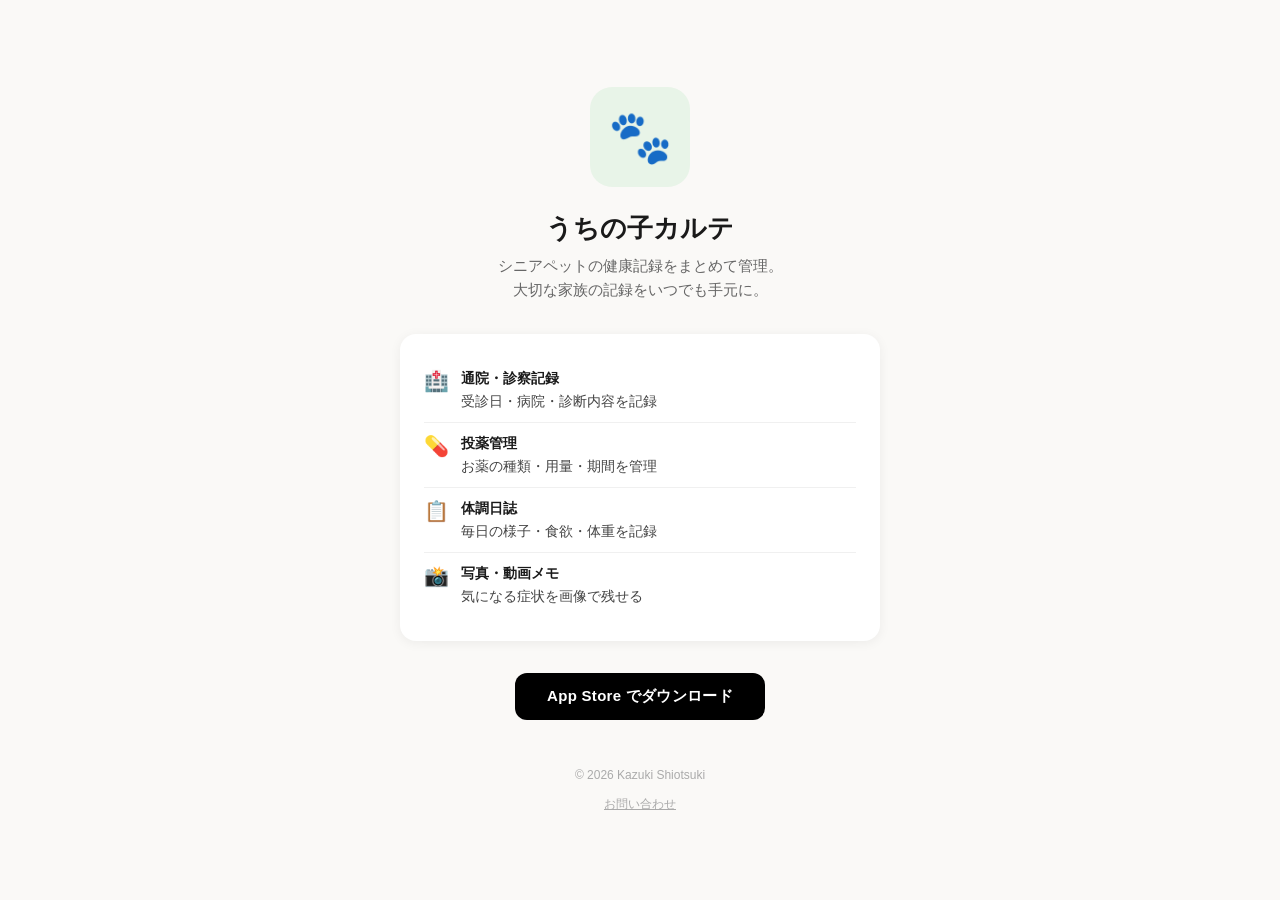
==== index.html @ 34d9915e "Add app landing page" ====
<!DOCTYPE html>
<html lang="ja">
<head>
  <meta charset="UTF-8">
  <meta name="viewport" content="width=device-width, initial-scale=1.0">
  <title>うちの子カルテ - シニアペットの健康記録アプリ</title>
  <meta name="description" content="愛犬・愛猫のシニア期を安心して過ごすための健康記録アプリ。通院記録・投薬管理・体調日誌をまとめて管理できます。">
  <style>
    * { margin: 0; padding: 0; box-sizing: border-box; }
    body {
      font-family: -apple-system, 'Helvetica Neue', sans-serif;
      background: #faf9f7;
      color: #333;
      min-height: 100vh;
      display: flex;
      flex-direction: column;
      align-items: center;
      justify-content: center;
      padding: 40px 20px;
    }
    .container {
      max-width: 480px;
      width: 100%;
      text-align: center;
    }
    .icon {
      width: 100px;
      height: 100px;
      border-radius: 22px;
      background: #e8f4e8;
      margin: 0 auto 24px;
      display: flex;
      align-items: center;
      justify-content: center;
      font-size: 52px;
    }
    h1 {
      font-size: 26px;
      font-weight: 700;
      color: #1a1a1a;
      margin-bottom: 8px;
    }
    .subtitle {
      font-size: 15px;
      color: #666;
      margin-bottom: 32px;
      line-height: 1.6;
    }
    .features {
      text-align: left;
      background: white;
      border-radius: 16px;
      padding: 24px;
      margin-bottom: 32px;
      box-shadow: 0 2px 12px rgba(0,0,0,0.06);
    }
    .feature {
      display: flex;
      align-items: flex-start;
      gap: 12px;
      padding: 10px 0;
      border-bottom: 1px solid #f0f0f0;
    }
    .feature:last-child { border-bottom: none; }
    .feature-icon { font-size: 20px; flex-shrink: 0; margin-top: 1px; }
    .feature-text { font-size: 14px; color: #444; line-height: 1.5; }
    .feature-text strong { color: #1a1a1a; display: block; margin-bottom: 2px; }
    .app-store-btn {
      display: inline-block;
      background: #000;
      color: white;
      text-decoration: none;
      padding: 14px 32px;
      border-radius: 12px;
      font-size: 15px;
      font-weight: 600;
      letter-spacing: 0.3px;
      transition: opacity 0.2s;
    }
    .app-store-btn:hover { opacity: 0.85; }
    .footer {
      margin-top: 48px;
      font-size: 12px;
      color: #aaa;
    }
    .footer a { color: #aaa; }
  </style>
</head>
<body>
  <div class="container">
    <div class="icon">🐾</div>
    <h1>うちの子カルテ</h1>
    <p class="subtitle">シニアペットの健康記録をまとめて管理。<br>大切な家族の記録をいつでも手元に。</p>

    <div class="features">
      <div class="feature">
        <span class="feature-icon">🏥</span>
        <div class="feature-text">
          <strong>通院・診察記録</strong>
          受診日・病院・診断内容を記録
        </div>
      </div>
      <div class="feature">
        <span class="feature-icon">💊</span>
        <div class="feature-text">
          <strong>投薬管理</strong>
          お薬の種類・用量・期間を管理
        </div>
      </div>
      <div class="feature">
        <span class="feature-icon">📋</span>
        <div class="feature-text">
          <strong>体調日誌</strong>
          毎日の様子・食欲・体重を記録
        </div>
      </div>
      <div class="feature">
        <span class="feature-icon">📸</span>
        <div class="feature-text">
          <strong>写真・動画メモ</strong>
          気になる症状を画像で残せる
        </div>
      </div>
    </div>

    <a class="app-store-btn" href="https://apps.apple.com/jp/app/id6760578238" target="_blank">
      App Store でダウンロード
    </a>

    <div class="footer">
      <p>&copy; 2026 Kazuki Shiotsuki</p>
      <br>
      <a href="https://forms.gle/3RMvWQdvqa31zmWVA">お問い合わせ</a>
    </div>
  </div>
</body>
</html>
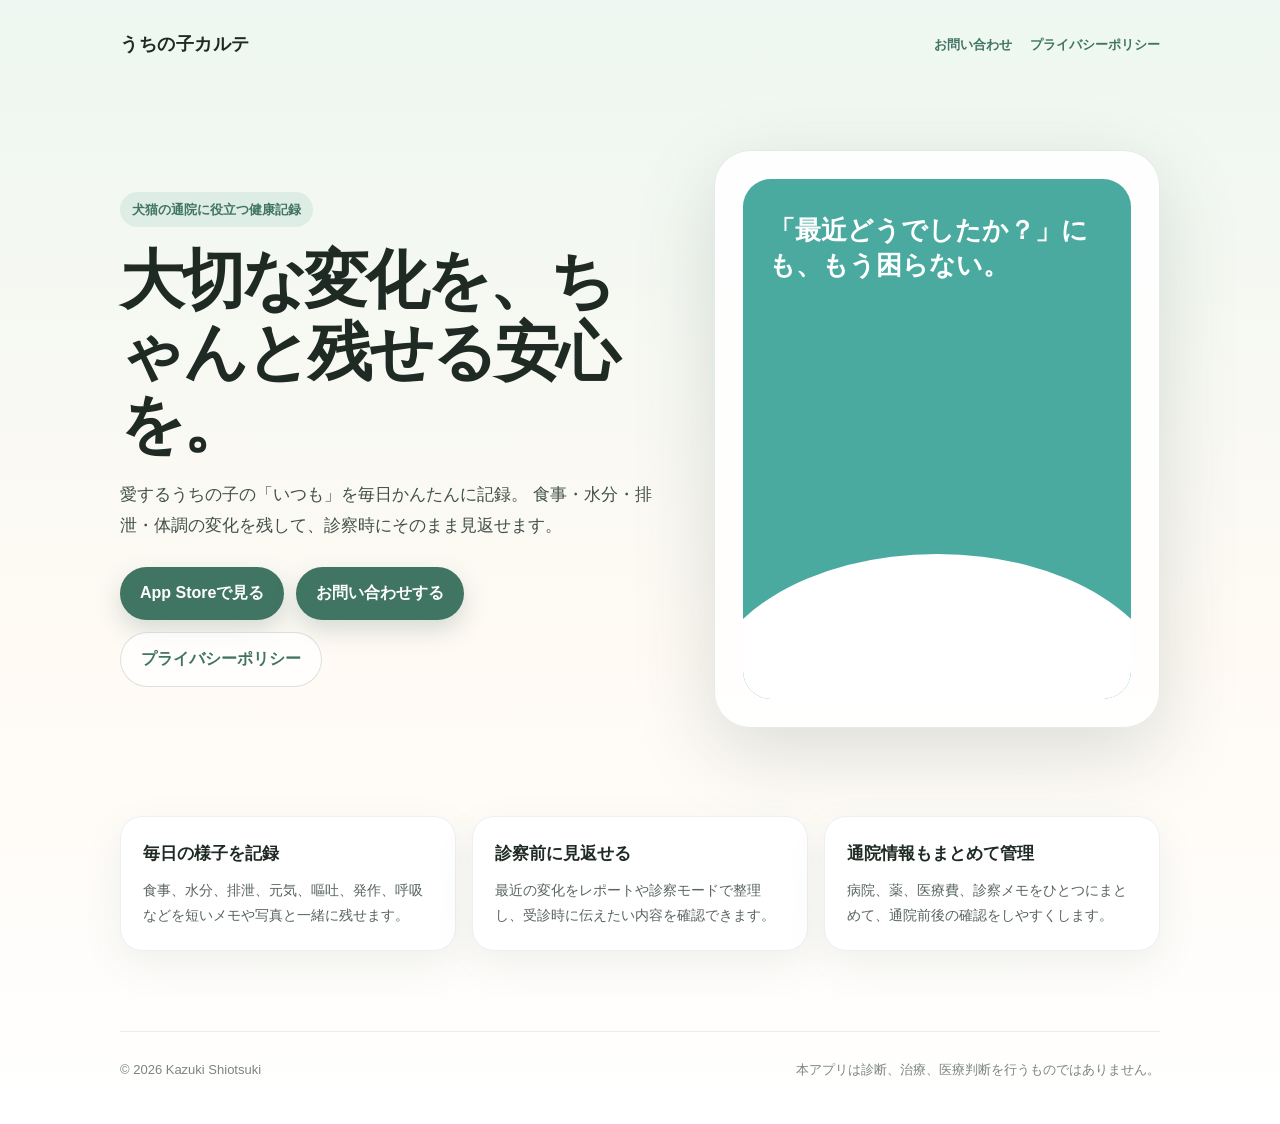
==== commit bbfe5bd1: "うちの子カルテ公開ページを更新する" ====
--- a/index.html
+++ b/index.html
@@ -1,137 +1,182 @@
 <!DOCTYPE html>
 <html lang="ja">
 <head>
-  <meta charset="UTF-8">
-  <meta name="viewport" content="width=device-width, initial-scale=1.0">
-  <title>うちの子カルテ - シニアペットの健康記録アプリ</title>
-  <meta name="description" content="愛犬・愛猫のシニア期を安心して過ごすための健康記録アプリ。通院記録・投薬管理・体調日誌をまとめて管理できます。">
+  <meta charset="UTF-8" />
+  <meta name="viewport" content="width=device-width, initial-scale=1.0" />
+  <title>うちの子カルテ | 犬猫の通院に役立つ健康記録</title>
   <style>
-    * { margin: 0; padding: 0; box-sizing: border-box; }
+    * { box-sizing: border-box; margin: 0; padding: 0; }
     body {
-      font-family: -apple-system, 'Helvetica Neue', sans-serif;
-      background: #faf9f7;
-      color: #333;
-      min-height: 100vh;
+      font-family: -apple-system, BlinkMacSystemFont, "Hiragino Sans", "Noto Sans JP", sans-serif;
+      background: linear-gradient(180deg, #eef7f1 0%, #fffaf4 58%, #ffffff 100%);
+      color: #1f2a24;
+      line-height: 1.8;
+    }
+    header, main, footer { width: min(1040px, calc(100% - 32px)); margin: 0 auto; }
+    header {
+      display: flex;
+      justify-content: space-between;
+      align-items: center;
+      padding: 28px 0 18px;
+    }
+    .brand { font-size: 18px; font-weight: 800; letter-spacing: .03em; }
+    nav { display: flex; gap: 18px; font-size: 13px; }
+    a { color: #407463; text-decoration: none; font-weight: 700; }
+    .hero {
+      display: grid;
+      grid-template-columns: minmax(0, 1.1fr) minmax(280px, .9fr);
+      gap: 48px;
+      align-items: center;
+      padding: 72px 0 64px;
+    }
+    .eyebrow {
+      display: inline-block;
+      color: #407463;
+      background: rgba(74, 165, 146, .13);
+      border-radius: 999px;
+      padding: 6px 12px;
+      font-size: 13px;
+      font-weight: 800;
+      margin-bottom: 18px;
+    }
+    h1 {
+      font-size: clamp(34px, 6vw, 64px);
+      line-height: 1.12;
+      letter-spacing: -.05em;
+      margin-bottom: 20px;
+    }
+    .lead { font-size: 17px; color: #42504a; margin-bottom: 26px; max-width: 620px; }
+    .actions { display: flex; flex-wrap: wrap; gap: 12px; }
+    .button {
+      display: inline-flex;
+      align-items: center;
+      justify-content: center;
+      border-radius: 999px;
+      padding: 12px 20px;
+      background: #407463;
+      color: #fff;
+      box-shadow: 0 10px 24px rgba(64, 116, 99, .22);
+    }
+    .button.secondary {
+      background: rgba(255, 255, 255, .72);
+      color: #407463;
+      border: 1px solid rgba(64, 116, 99, .2);
+      box-shadow: none;
+    }
+    .phone-card {
+      border-radius: 36px;
+      background: rgba(255, 255, 255, .82);
+      border: 1px solid rgba(64, 116, 99, .14);
+      box-shadow: 0 24px 80px rgba(55, 87, 75, .18);
+      padding: 28px;
+    }
+    .mock {
+      border-radius: 28px;
+      background: #4aaaa0;
+      color: #fff;
+      min-height: 520px;
+      padding: 34px 26px;
       display: flex;
       flex-direction: column;
-      align-items: center;
-      justify-content: center;
-      padding: 40px 20px;
+      justify-content: space-between;
+      overflow: hidden;
+      position: relative;
     }
-    .container {
-      max-width: 480px;
-      width: 100%;
-      text-align: center;
+    .mock::after {
+      content: "";
+      position: absolute;
+      left: -10%;
+      right: -10%;
+      bottom: -28%;
+      height: 56%;
+      background: #fff;
+      border-radius: 50% 50% 0 0;
     }
-    .icon {
-      width: 100px;
-      height: 100px;
-      border-radius: 22px;
-      background: #e8f4e8;
-      margin: 0 auto 24px;
-      display: flex;
-      align-items: center;
-      justify-content: center;
-      font-size: 52px;
-    }
-    h1 {
-      font-size: 26px;
-      font-weight: 700;
-      color: #1a1a1a;
-      margin-bottom: 8px;
-    }
-    .subtitle {
-      font-size: 15px;
-      color: #666;
-      margin-bottom: 32px;
-      line-height: 1.6;
-    }
+    .mock h2 { font-size: 26px; line-height: 1.35; position: relative; z-index: 1; }
+    .mock p { font-size: 14px; position: relative; z-index: 1; opacity: .95; }
     .features {
-      text-align: left;
-      background: white;
-      border-radius: 16px;
-      padding: 24px;
-      margin-bottom: 32px;
-      box-shadow: 0 2px 12px rgba(0,0,0,0.06);
+      display: grid;
+      grid-template-columns: repeat(3, 1fr);
+      gap: 16px;
+      padding: 24px 0 80px;
     }
     .feature {
+      background: #fff;
+      border: 1px solid #edf0ed;
+      border-radius: 22px;
+      padding: 22px;
+      box-shadow: 0 14px 40px rgba(55, 87, 75, .08);
+    }
+    .feature h3 { font-size: 17px; margin-bottom: 8px; }
+    .feature p { font-size: 14px; color: #58645f; }
+    footer {
+      border-top: 1px solid #e8eee9;
+      padding: 26px 0 42px;
       display: flex;
-      align-items: flex-start;
-      gap: 12px;
-      padding: 10px 0;
-      border-bottom: 1px solid #f0f0f0;
+      justify-content: space-between;
+      gap: 16px;
+      color: #7a8580;
+      font-size: 13px;
     }
-    .feature:last-child { border-bottom: none; }
-    .feature-icon { font-size: 20px; flex-shrink: 0; margin-top: 1px; }
-    .feature-text { font-size: 14px; color: #444; line-height: 1.5; }
-    .feature-text strong { color: #1a1a1a; display: block; margin-bottom: 2px; }
-    .app-store-btn {
-      display: inline-block;
-      background: #000;
-      color: white;
-      text-decoration: none;
-      padding: 14px 32px;
-      border-radius: 12px;
-      font-size: 15px;
-      font-weight: 600;
-      letter-spacing: 0.3px;
-      transition: opacity 0.2s;
+    @media (max-width: 780px) {
+      header { align-items: flex-start; gap: 16px; flex-direction: column; }
+      .hero { grid-template-columns: 1fr; padding-top: 36px; }
+      .features { grid-template-columns: 1fr; }
+      footer { flex-direction: column; }
     }
-    .app-store-btn:hover { opacity: 0.85; }
-    .footer {
-      margin-top: 48px;
-      font-size: 12px;
-      color: #aaa;
-    }
-    .footer a { color: #aaa; }
   </style>
 </head>
 <body>
-  <div class="container">
-    <div class="icon">🐾</div>
-    <h1>うちの子カルテ</h1>
-    <p class="subtitle">シニアペットの健康記録をまとめて管理。<br>大切な家族の記録をいつでも手元に。</p>
+  <header>
+    <div class="brand">うちの子カルテ</div>
+    <nav>
+      <a href="https://forms.gle/3RMvWQdvqa31zmWVA">お問い合わせ</a>
+      <a href="./privacy-policy.html">プライバシーポリシー</a>
+    </nav>
+  </header>
 
-    <div class="features">
-      <div class="feature">
-        <span class="feature-icon">🏥</span>
-        <div class="feature-text">
-          <strong>通院・診察記録</strong>
-          受診日・病院・診断内容を記録
+  <main>
+    <section class="hero">
+      <div>
+        <span class="eyebrow">犬猫の通院に役立つ健康記録</span>
+        <h1>大切な変化を、ちゃんと残せる安心を。</h1>
+        <p class="lead">
+          愛するうちの子の「いつも」を毎日かんたんに記録。
+          食事・水分・排泄・体調の変化を残して、診察時にそのまま見返せます。
+        </p>
+        <div class="actions">
+          <a class="button" href="https://apps.apple.com/jp/app/id6760578238" target="_blank">App Storeで見る</a>
+          <a class="button" href="https://forms.gle/3RMvWQdvqa31zmWVA">お問い合わせする</a>
+          <a class="button secondary" href="./privacy-policy.html">プライバシーポリシー</a>
         </div>
       </div>
-      <div class="feature">
-        <span class="feature-icon">💊</span>
-        <div class="feature-text">
-          <strong>投薬管理</strong>
-          お薬の種類・用量・期間を管理
+      <div class="phone-card">
+        <div class="mock">
+          <h2>「最近どうでしたか？」にも、もう困らない。</h2>
+          <p>記録、レポート、診察モード、病院・薬・医療費管理をひとつに。</p>
         </div>
       </div>
+    </section>
+
+    <section class="features">
       <div class="feature">
-        <span class="feature-icon">📋</span>
-        <div class="feature-text">
-          <strong>体調日誌</strong>
-          毎日の様子・食欲・体重を記録
-        </div>
+        <h3>毎日の様子を記録</h3>
+        <p>食事、水分、排泄、元気、嘔吐、発作、呼吸などを短いメモや写真と一緒に残せます。</p>
       </div>
       <div class="feature">
-        <span class="feature-icon">📸</span>
-        <div class="feature-text">
-          <strong>写真・動画メモ</strong>
-          気になる症状を画像で残せる
-        </div>
+        <h3>診察前に見返せる</h3>
+        <p>最近の変化をレポートや診察モードで整理し、受診時に伝えたい内容を確認できます。</p>
       </div>
-    </div>
+      <div class="feature">
+        <h3>通院情報もまとめて管理</h3>
+        <p>病院、薬、医療費、診察メモをひとつにまとめて、通院前後の確認をしやすくします。</p>
+      </div>
+    </section>
+  </main>
 
-    <a class="app-store-btn" href="https://apps.apple.com/jp/app/id6760578238" target="_blank">
-      App Store でダウンロード
-    </a>
-
-    <div class="footer">
-      <p>&copy; 2026 Kazuki Shiotsuki</p>
-      <br>
-      <a href="https://forms.gle/3RMvWQdvqa31zmWVA">お問い合わせ</a>
-    </div>
-  </div>
+  <footer>
+    <p>© 2026 Kazuki Shiotsuki</p>
+    <p>本アプリは診断、治療、医療判断を行うものではありません。</p>
+  </footer>
 </body>
 </html>
